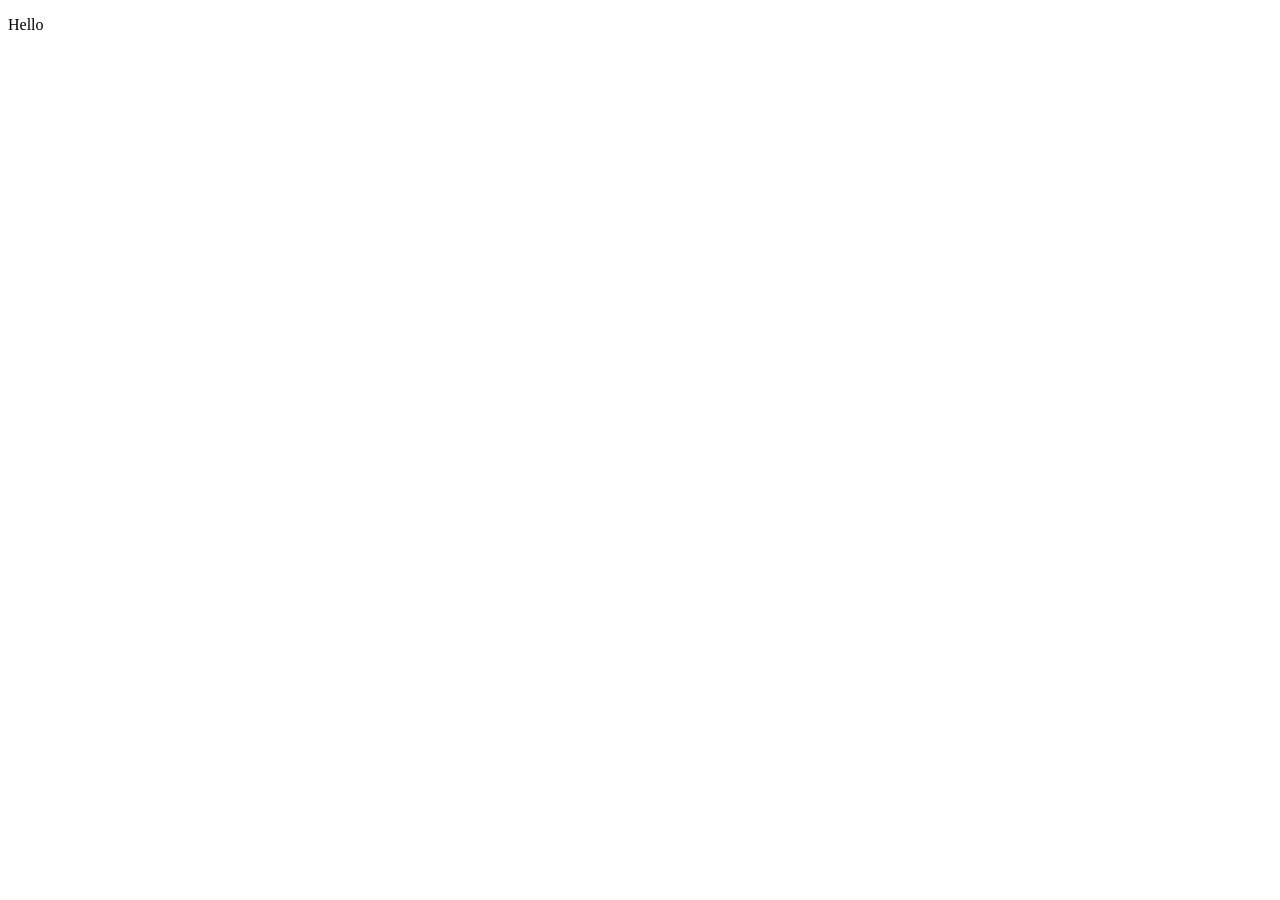
==== index.html @ bc8869fe "Add files via upload" ====
<!DOCTYPE html>
<html>
  <head>
    <meta charset="UTF-8"/>
    <style>
      #threedd {
        width: 100%;
        height: 80vh;
        margin-left: auto;
        margin-right: auto;
        background-color: rgb(210, 175, 175);
      }
    </style>
  </head>
  <body>
    <p>Hello</p>
    <model-viewer id="threedd" src="./3d_model_baked_comp.glb" camera-controls touch-action="pan-y"></model-viewer>

    <script type="module" src="https://ajax.googleapis.com/ajax/libs/model-viewer/3.5.0/model-viewer.min.js"></script>

  </body>
</html>
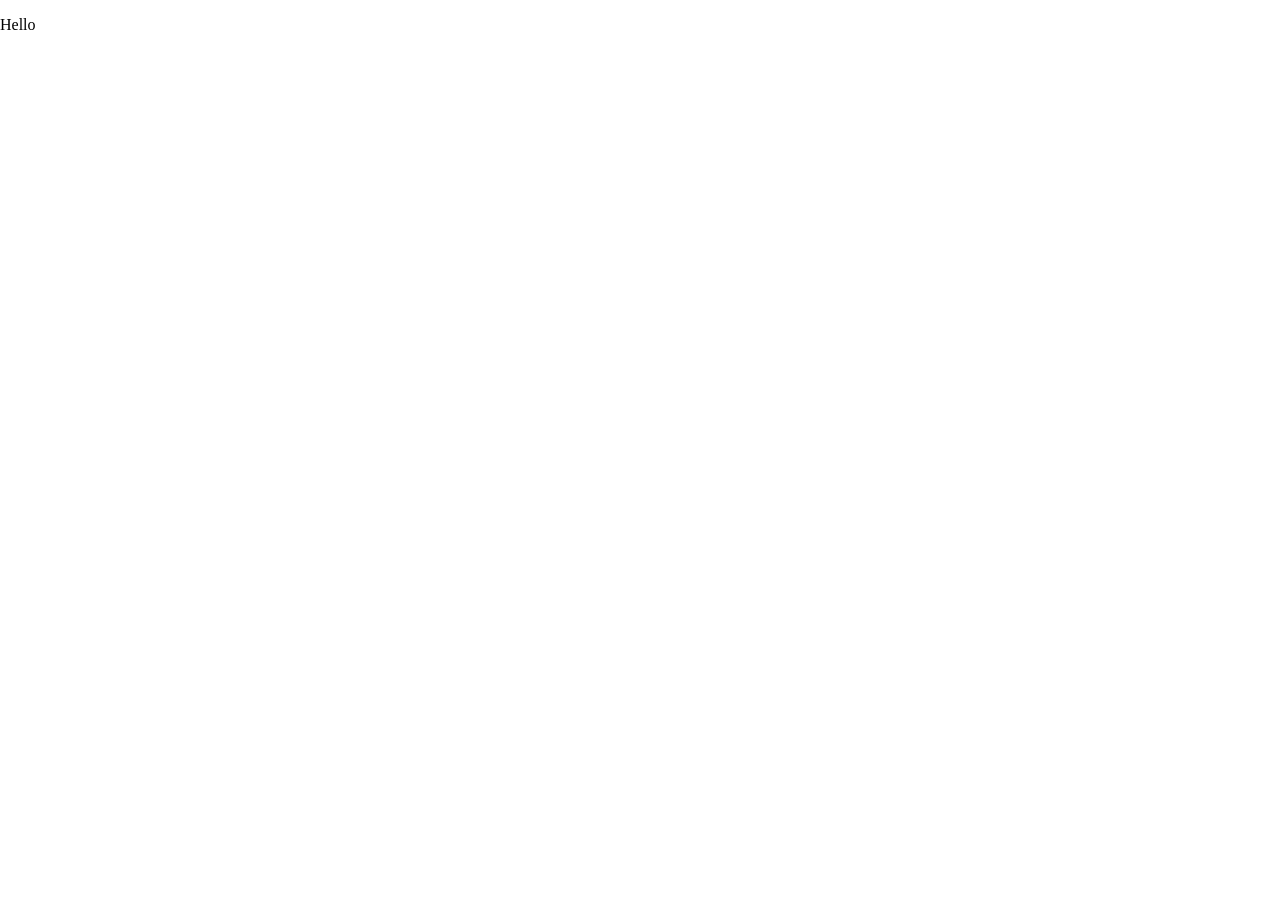
==== commit e947efec: "Add files via upload" ====
--- a/index.html
+++ b/index.html
@@ -3,18 +3,20 @@
   <head>
     <meta charset="UTF-8"/>
     <style>
-      #threedd {
-        width: 100%;
+      model-viewer {
+        width: 80vh;
         height: 80vh;
-        margin-left: auto;
-        margin-right: auto;
-        background-color: rgb(210, 175, 175);
+        background-color: aquamarine;
+      }
+      body {
+        margin: 0px;
+        overflow: hidden;
       }
     </style>
   </head>
   <body>
     <p>Hello</p>
-    <model-viewer id="threedd" src="./3d_model_baked_comp.glb" camera-controls touch-action="pan-y"></model-viewer>
+    <model-viewer src="/3d_model_baked_comp.glb" camera-controls touch-action="pan-y"></model-viewer>
 
     <script type="module" src="https://ajax.googleapis.com/ajax/libs/model-viewer/3.5.0/model-viewer.min.js"></script>
 
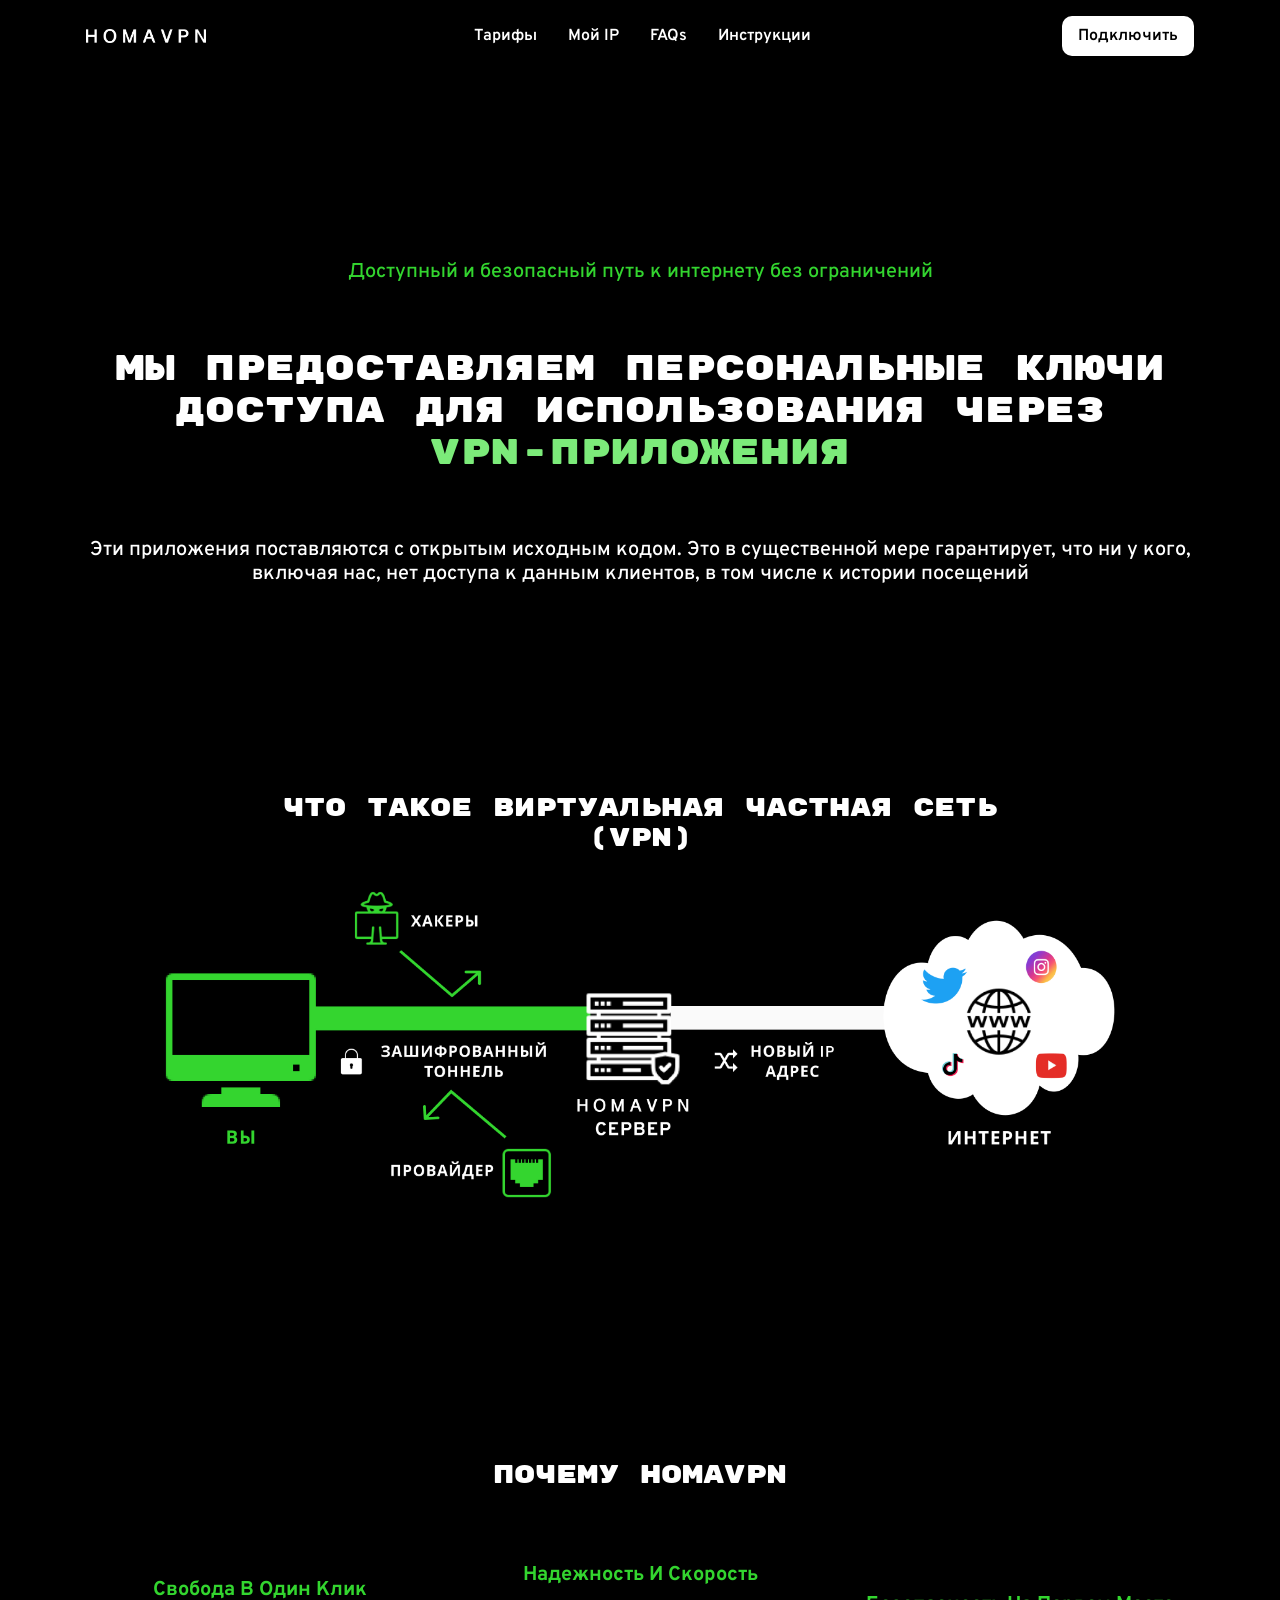
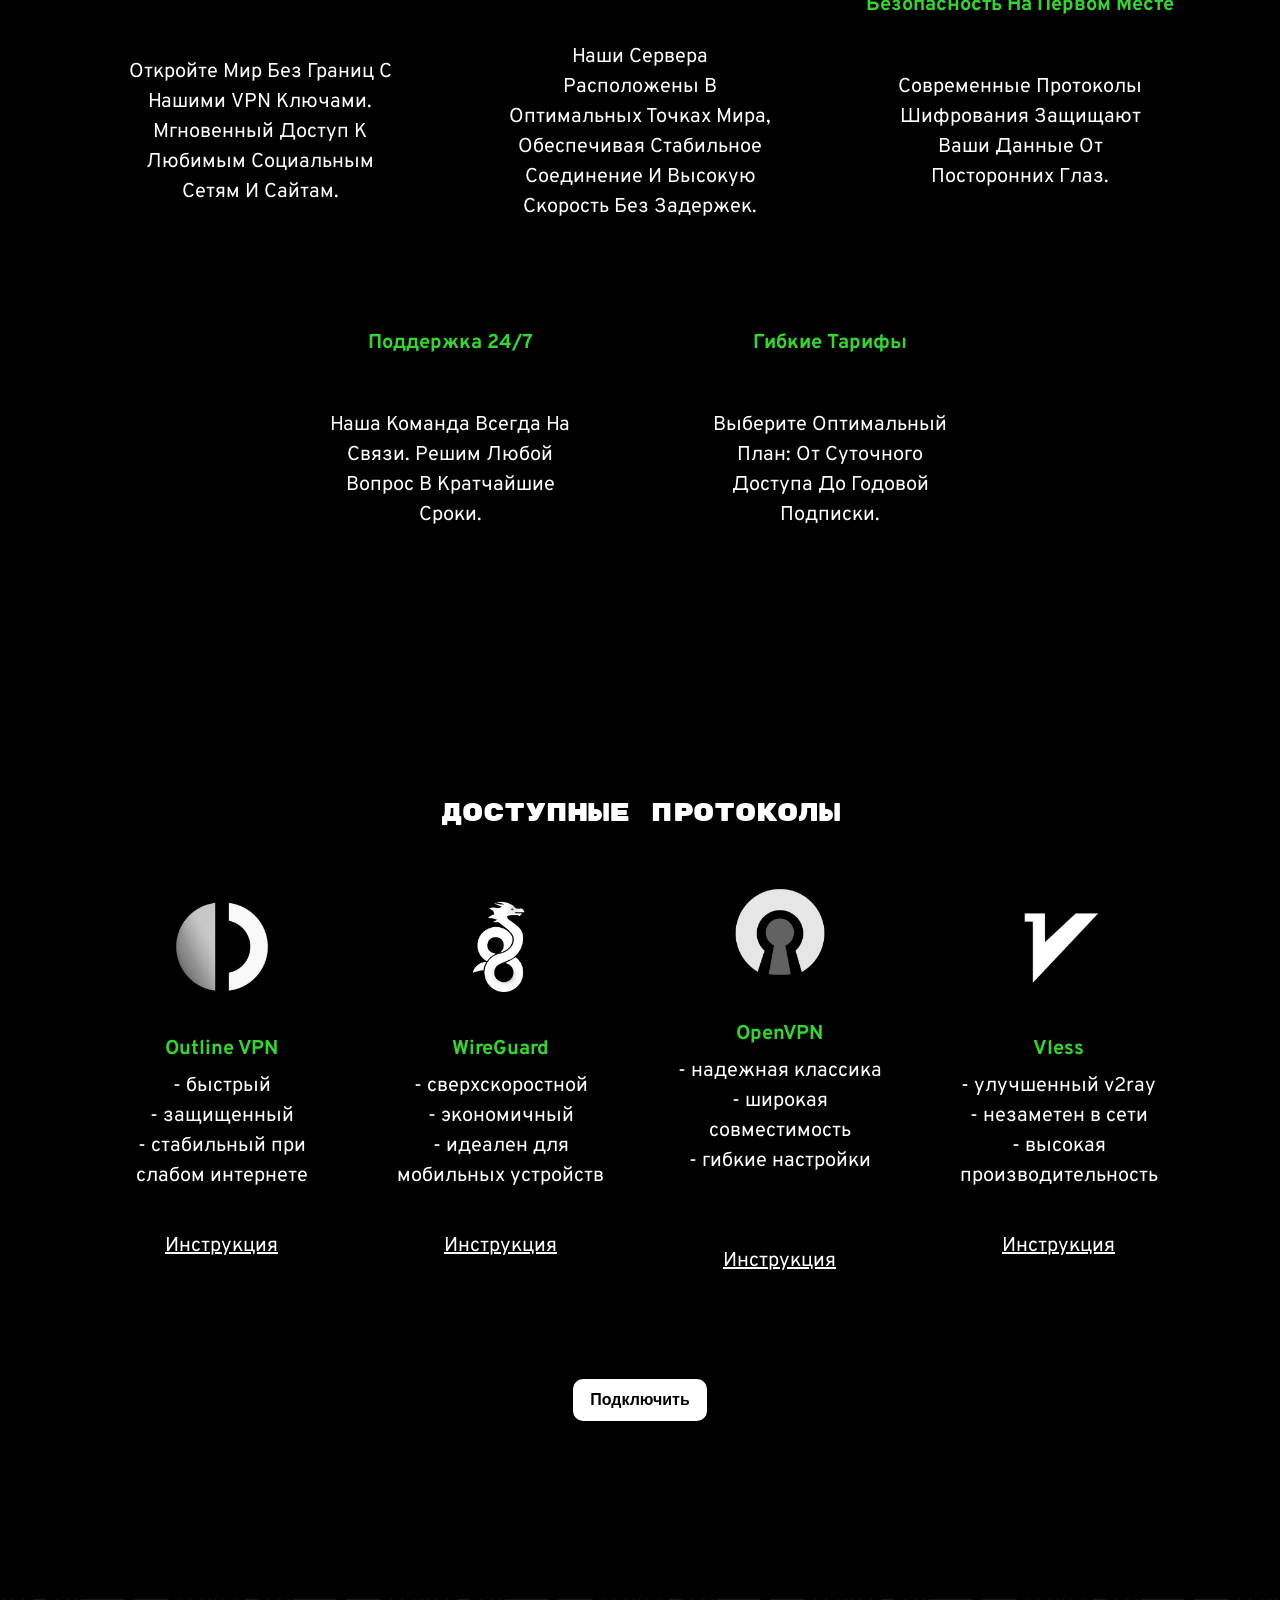
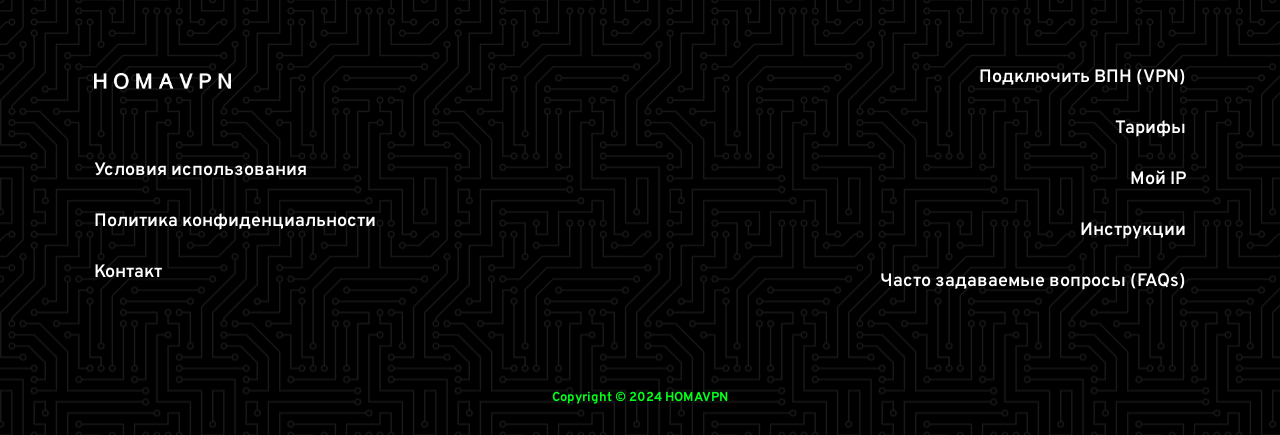
==== commit 7572bc34: "Add files via upload" ====
--- a/index.html
+++ b/index.html
@@ -1,24 +1,211 @@
 <!DOCTYPE html>
-<html>
+<html lang="ru">
   <head>
-    <meta charset="UTF-8"/>
-    <style>
-      model-viewer {
-        width: 80vh;
-        height: 80vh;
-        background-color: aquamarine;
-      }
-      body {
-        margin: 0px;
-        overflow: hidden;
-      }
-    </style>
+    <meta charset="UTF-8">
+    <meta http-equiv="X-UA-Compatible" content="IE=edge"> 
+    <meta name="viewport" content="width=device-width, initial-scale=1.0">
+    <title>Homepage</title> <!--???-->
+    <meta name="description" content="..."> <!--ADD DESCRIPTION-->
+    <meta name="keywords" content="VPN"> <!--ADD MORE KEYWORDS-->
+    <meta name="author" content="HOMAVPN"> <!--???-->
+    <!--Favicon-->
+    <link rel="apple-touch-icon" sizes="180x180" href="/apple-touch-icon.png">
+    <link rel="icon" type="image/png" sizes="32x32" href="/favicon-32x32.png">
+    <link rel="icon" type="image/png" sizes="16x16" href="/favicon-16x16.png">
+    <link rel="manifest" href="/site.webmanifest">
+    <link rel="mask-icon" href="/safari-pinned-tab.svg" color="#000000">
+    <meta name="msapplication-TileColor" content="#000000">
+    <meta name="theme-color" content="#000000">
+    <!--Open Graph Meta Tags-->
+    <meta property="og:image" content="..." /> <!--...-->
+    <meta property="og:image:secure_url" content="..."/> <!--...-->
+    <meta property="og:image:type" content="image/jpg" /> 
+    <meta property="og:image:width" content="621" />
+    <meta property="og:image:height" content="621" />
+    <meta property="og:title" content="HOMAVPN"> <!--???-->
+    <meta property="og:description" content="..."/> <!--ADD DESCRIPTION-->
+    <!--Google Fonts-->
+    <link rel="preconnect" href="https://fonts.googleapis.com">
+    <link rel="preconnect" href="https://fonts.gstatic.com" crossorigin>
+    <link href="https://fonts.googleapis.com/css2?family=Overpass:ital,wght@0,100..900;1,100..900&family=Rubik+Mono+One&display=swap" rel="stylesheet">
+    <!--Stylesheets-->
+    <link href="https://cdn.jsdelivr.net/npm/bootstrap@5.3.2/dist/css/bootstrap.min.css" rel="stylesheet" integrity="sha384-T3c6CoIi6uLrA9TneNEoa7RxnatzjcDSCmG1MXxSR1GAsXEV/Dwwykc2MPK8M2HN" crossorigin="anonymous">
+    <link rel="stylesheet" href="styles/index.css">
   </head>
+
   <body>
-    <p>Hello</p>
-    <model-viewer src="/3d_model_baked_comp.glb" camera-controls touch-action="pan-y"></model-viewer>
-
-    <script type="module" src="https://ajax.googleapis.com/ajax/libs/model-viewer/3.5.0/model-viewer.min.js"></script>
-
+    <header>
+      <nav class="navbar navbar-dark navbar-expand-lg fixed-top py-3">
+        <div class="container-fluid px-3">
+          <a class="navbar-brand" href="index.html">
+            <img src="assets/HomaVPN.png" alt="HOMAVPN" width="120" class="d-inline-block align-text-top">
+          </a>
+          <button class="navbar-toggler collapsed d-flex d-lg-none flex-column justify-content-around" type="button" data-bs-toggle="collapse" data-bs-target="#navbarTogglerDemo03" aria-controls="navbarTogglerDemo03" aria-expanded="false" aria-label="Toggle navigation">
+            <span class="toggler-icon top-bar"></span>
+            <span class="toggler-icon middle-bar"></span>
+            <span class="toggler-icon bottom-bar"></span>
+          </button>
+          <div class="collapse navbar-collapse" id="navbarTogglerDemo03">
+            <ul class="navbar-nav mx-auto mb-2 mb-lg-0">
+              <li class="nav-item">
+                <a class="nav-link" href="...">Тарифы</a>
+              </li>
+              <li class="nav-item">
+                <a class="nav-link" href="myip.html">Мой IP</a>
+              </li>
+              <li class="nav-item">
+                <a class="nav-link" href="...">FAQs</a>
+              </li>
+              <li class="nav-item">
+                <a class="nav-link" href="...">Инструкции</a>
+              </li>
+            </ul>
+            <a class="btn-header" href="https://www.youtube.com/watch?v=dQw4w9WgXcQ" role="button">Подключить</a>
+          </div>
+        </div>
+      </nav>
+    </header>
+
+
+
+
+    <main>
+      <!--Showcase-->
+      <div class="bg-dark text-light showcase">
+        <div class="container container-showcase text-center">
+          <h1 class="h1-showcase pb-2">Доступный и безопасный путь к интернету без ограничений</h1>
+          <h2 class="h2-showcase pt-5 pb-2">Мы предоставляем персональные ключи <br> доступа для использования через <br><span style="color: #7CEB7A">VPN-приложения</span></h2>
+          <h3 class="pt-5">Эти приложения поставляются с открытым исходным кодом. Это в существенной мере гарантирует, что ни у кого, включая нас, нет доступа к данным клиентов, в том числе к истории посещений</h3>
+        </div>
+      </div>
+      
+      
+      <!--About-->
+      <div class="about pb-4">
+        <div class="container container-about">
+          <h1>Что такое Виртуальная частная сеть<br>(VPN)</h1>
+          <img src="assets/what_is_vpn_diagram.jpg" class="img-large" width="100%" alt="...">
+          <img src="assets/What is vpn_big diagram_medium.jpg" class="img-medium" width="100%" alt="...">
+          <img src="assets/What is vpn_big diagram_small.png" class="img-mobile" width="100%" alt="...">
+        </div>
+      </div>
+
+
+      <!--Why HOMAVPN-->
+      <div class="about pt-5">
+        <div class="container container-about">
+          <h1 class="text-center pb-4">почему HOMAVPN</h1>
+          <div class="row mt-5 justify-content-center">
+            <div class="col-lg-4 col-md-6 text-center mb-5">
+              <h3 class="why-title">Свобода В Один Клик</h3>
+              <p class="why-text">Откройте Мир Без Границ С Нашими VPN Ключами. Мгновенный Доступ К Любимым Социальным Сетям И Сайтам.</p>
+            </div>
+            <div class="col-lg-4 col-md-6 text-center mb-5">
+              <h3 class="why-title">Надежность И Скорость</h3>
+              <p class="why-text">Наши Сервера Расположены В Оптимальных Точках Мира, Обеспечивая Стабильное Соединение И Высокую Скорость Без Задержек.</p>
+            </div>
+            <div class="col-lg-4 col-md-6 text-center mb-5">
+              <h3 class="why-title">Безопасность На Первом Месте</h3>
+              <p class="why-text">Современные Протоколы Шифрования Защищают Ваши Данные От Посторонних Глаз.</p>
+            </div>
+            <div class="col-lg-4 col-md-6 text-center mb-5">
+              <h3 class="why-title">Поддержка 24/7</h3>
+              <p class="why-text">Наша Команда Всегда На Связи. Решим Любой Вопрос В Кратчайшие Сроки.</p>
+            </div>
+            <div class="col-lg-4 col-md-6 text-center mb-5">
+              <h3 class="why-title">Гибкие Тарифы</h3>
+              <p class="why-text">Выберите Оптимальный План: От Суточного Доступа До Годовой Подписки.</p>
+            </div>
+          </div>
+        </div>
+      </div>
+
+      
+      
+        <!--Available Protocols-->
+      <div class="about pb-5">
+        <div class="container container-about">
+          <h1 class="text-center">доступные Протоколы</h1>
+          <div class="protocols-container d-flex justify-content-around">
+            <div class="protocol text-center">
+              <img src="assets/Outline_VPN.png" alt="Outline VPN" class="protocol-icon">
+              <h3 class="protocol-title">Outline VPN</h3>
+              <ul class="protocol-features list-unstyled">
+                <li>- быстрый</li>
+                <li>- защищенный</li>
+                <li>- стабильный при слабом интернете</li><br>
+              </ul>
+              <a href="#" class="protocol-link">Инструкция</a>
+            </div>
+            <div class="protocol text-center">
+              <img src="assets/WireGuard.png" alt="WireGuard" class="protocol-icon">
+              <h3 class="protocol-title">WireGuard</h3>
+              <ul class="protocol-features list-unstyled">
+                <li>- сверхскоростной</li>
+                <li>- экономичный</li>
+                <li>- идеален для мобильных устройств</li><br>
+              </ul>
+              <a href="#" class="protocol-link">Инструкция</a>
+            </div>
+            <div class="protocol text-center">
+              <img src="assets/OpenVPN.png" alt="OpenVPN" class="protocol-icon">
+              <h3 class="protocol-title">OpenVPN</h3>
+              <ul class="protocol-features list-unstyled">
+                <li>- надежная классика</li>
+                <li>- широкая совместимость</li>
+                <li>- гибкие настройки</li><br><br>
+              </ul>
+              <a href="#" class="protocol-link">Инструкция</a>
+            </div>
+            <div class="protocol text-center">
+              <img src="assets/Vless.png" alt="Vless" class="protocol-icon">
+              <h3 class="protocol-title">Vless</h3>
+              <ul class="protocol-features list-unstyled">
+                <li>- улучшенный v2ray</li>
+                <li>- незаметен в сети</li>
+                <li>- высокая производительность</li><br>
+              </ul>
+              <a href="#" class="protocol-link">Инструкция</a>
+            </div>
+          </div>
+          <div class="text-center mt-5">
+            <a href="#" class="btn btn-connect">Подключить</a>
+          </div>
+        </div>
+      </div>
+    </main>
+
+
+
+
+
+
+
+
+    <footer class="text-light footer-dark">
+      <div class="container" >
+        <div class="container">
+          <div class="d-sm-flex align-items-center justify-content-between">
+            <div class="footer-left-div">
+              <img class="footer-logo" src="assets/HomaVPN.png" alt="HOMAVPN"><br><br><br>
+              <a class="footer-text" href="...">Условия использования</a><br><br>
+              <a class="footer-text" href="...">Политика конфиденциальности</a><br><br>
+              <a class="footer-text" href="...">Контакт</a><br><br>
+            </div>
+            <div class="footer-right-div">
+              <a class="footer-text" href="https://www.youtube.com/watch?v=dQw4w9WgXcQ">Подключить ВПН &#40;VPN&#41;</a><br><br>
+              <a class="footer-text" href="...">Тарифы</a><br><br>
+              <a class="footer-text" href="myip.html">Мой IP</a><br><br>
+              <a class="footer-text" href="...">Инструкции</a><br><br>
+              <a class="footer-text" href="...">Часто задаваемые вопросы &#40;FAQs&#41;</a><br><br>
+            </div>
+          </div>
+          <p class="copyright"><strong>Copyright &#169; 2024 HOMAVPN</strong></p>
+        </div>
+      </div>
+    </footer>
+
+    <script src="https://cdn.jsdelivr.net/npm/@popperjs/core@2.9.2/dist/umd/popper.min.js" integrity="sha384-IQsoLXl5PILFhosVNubq5LC7Qb9DXgDA9i+tQ8Zj3iwWAwPtgFTxbJ8NT4GN1R8p" crossorigin="anonymous"></script>
+    <script src="https://cdn.jsdelivr.net/npm/bootstrap@5.0.2/dist/js/bootstrap.min.js" integrity="sha384-cVKIPhGWiC2Al4u+LWgxfKTRIcfu0JTxR+EQDz/bgldoEyl4H0zUF0QKbrJ0EcQF" crossorigin="anonymous"></script>
   </body>
 </html>
--- a/styles/index.css
+++ b/styles/index.css
@@ -0,0 +1,526 @@
+/* Header */
+:root {
+  --primary-color: rgb(0, 0, 0);
+  --primary-color-highlight: rgb(0, 0, 0);
+  --bs-body-bg: #000000;
+  --bs-body-font-family: 'Inter', sans-serif;
+}
+
+body {
+  height: 2000px;  
+  padding-top: 30px;
+  background-color: var(--bs-body-bg);
+}
+
+a {
+  text-decoration: none;
+}
+
+.navbar {
+  width: 100%;
+  top: 0;
+  z-index: 1000;
+  background-color: var(--primary-color) !important;
+  padding-left: 70px;
+  padding-right: 70px;
+}
+
+/* Media query for small screens (less than 768 pixels wide) */
+@media (max-width: 767px) {
+  .navbar {
+    padding-left: 15px;
+    padding-right: 15px;
+  }
+}
+
+.navbar-brand img {
+  padding-top: 4px;
+  display: block;
+}
+
+.nav-link,
+.btn-header {
+  font-weight: 600;
+  color: rgb(255, 255, 255);
+  font-family: "Overpass", sans-serif;
+  margin-left: 15px;
+}
+
+.nav-link:hover {
+  color: rgb(118, 118, 118);
+}
+
+.btn-header {
+  border-radius: 10px;
+  background-color: white;
+  color: black;
+  padding: 8px 16px;
+  font-size: 16px;
+}
+
+.btn-header:hover {
+  background-color: rgb(57, 57, 57);
+  color: rgb(255, 255, 255);
+  transform: scale(1.05);
+  transition: all 0.5s;
+}
+
+.navbar-toggler {
+  margin-left: 12px;
+  width: 20px;
+  height: 20px;
+  position: relative;
+}
+
+.navbar-toggler,
+.navbar-toggler:focus,
+.navbar-toggler:active {
+  outline: none;
+  box-shadow: none;
+  border: 0;
+}
+
+.navbar-toggler span {
+  margin: 0;
+  padding: 0;
+}
+
+.toggler-icon {
+  display: block;
+  position: absolute;
+  height: 3px;
+  width: 100%;
+  background: #ffffff;
+  border-radius: 1px;
+  opacity: 1;
+  left: 0;
+  transform: rotate(0deg);
+  transition: .25s ease-in-out;
+}
+
+.middle-bar {
+  margin-top: 0px;
+}
+
+.navbar-toggler .top-bar {
+  margin-top: 0px;
+  transform: rotate(135deg);
+}
+
+.navbar-toggler .middle-bar {
+  opacity: 0;
+  filter: alpha(opacity=0);
+}
+
+.navbar-toggler .bottom-bar {
+  margin-top: 0px;
+  transform: rotate(-135deg);
+}
+
+.navbar-toggler.collapsed .top-bar {
+  margin-top: -20px;
+  transform: rotate(0deg);
+}
+
+.navbar-toggler.collapsed .middle-bar {
+  opacity: 1;
+  filter: alpha(opacity=100);
+}
+
+.navbar-toggler.collapsed .bottom-bar {
+  margin-top: 20px;
+  transform: rotate(0deg)
+}
+
+
+
+
+
+
+
+
+
+
+/* Main */
+.container-showcase {
+  margin-top: 100px;
+}
+
+.showcase {
+  padding-top: 130px;
+  padding-bottom: 150px;
+  background: rgb(0, 0, 0) !important;
+}
+
+/* Media query for small screens (less than 768 pixels wide) */
+@media (max-width: 767px) {
+  .showcase {
+    padding-top: 0px;
+    padding-bottom: 60px;
+  }
+}
+
+h1 {
+  color: white;
+  font-family: "Rubik Mono One", monospace;
+  font-size: 25px;
+}
+
+/* Media query for small screens (less than 768 pixels wide) */
+@media (max-width: 767px) {
+  h1 {
+    font-size: 20px;
+  }
+}
+
+.h1-showcase {
+  font-size: 20px;
+  font-family: "Overpass", sans-serif;
+  color:#33D52F;
+}
+
+h2 {
+  font-family: "Rubik Mono One", monospace;
+  color: white;
+  font-size: 30px;
+}
+
+.h2-showcase {
+  font-family: "Rubik Mono One", monospace;
+  color: white;
+  font-size: 35px;
+}
+
+/* Media query for small screens (less than 768 pixels wide) */
+@media (max-width: 767px) {
+  .h2-showcase {
+    font-size: 28px;
+  }
+}
+
+h3 {
+  color: white;
+  font-family: "Overpass", sans-serif;
+  font-size: 20px;
+}
+
+p {
+  color: white;
+  font-family: "Overpass", sans-serif;
+  font-size: 20px;
+}
+
+.about {
+  background-color: rgb(0, 0, 0);
+  align-items: center;
+}
+
+.container-about {
+  padding-top: 50px;
+  padding-bottom: 110px;
+  text-align: center;
+}
+
+/* Media query for small screens (less than 768 pixels wide) */
+@media (max-width: 767px) {
+  .container-about {
+    padding-bottom: 50px;
+  }
+}
+
+
+
+/* Default styles */
+.img-large {
+  display: block;
+}
+
+.img-medium, .img-mobile {
+  display: none;
+}
+
+/* Media query for medium screens */
+@media (min-width: 768px) and (max-width: 1199px) {
+  .img-large {
+    display: none;
+  }
+
+  .img-medium {
+    display: block;
+  }
+
+  .img-mobile {
+    display: none;
+  }
+}
+
+/* Media query for mobile screens */
+@media (max-width: 767px) {
+  .img-large, .img-medium {
+    display: none;
+  }
+
+  .img-mobile {
+    display: block;
+    margin-top: -10px;
+    margin-bottom: -75px;
+  }
+}
+
+
+
+
+
+
+
+
+
+.why-title {
+  font-family: 'Overpass', sans-serif;
+  color: #33D52F;
+  font-size: 20px;
+  font-weight: bold;
+  margin-bottom: 10px;
+}
+
+.why-text {
+  font-family: 'Overpass', sans-serif;
+  color: white;
+  font-size: 20px;
+  padding: 45px;
+}
+
+.about .row {
+  display: flex;
+  flex-wrap: wrap;
+  justify-content: center;
+}
+
+.about .col-lg-4, .about .col-md-6 {
+  display: flex;
+  flex-direction: column;
+  justify-content: center;
+  align-items: center;
+  text-align: center;
+}
+
+@media (max-width: 767px) {
+  .why-title {
+    font-size: 20px;
+    margin-bottom: -20px;
+  }
+
+  .why-text {
+    font-size: 20px;
+  }
+
+  .about .col-lg-4, .about .col-md-6 {
+    margin-bottom: 20px;
+  }
+}
+
+
+
+
+
+
+
+
+
+
+
+
+
+.protocols-container {
+  display: flex;
+  justify-content: space-around;
+  flex-wrap: wrap;
+  align-items: stretch;
+}
+
+.protocol {
+  flex: 1;
+  max-width: 250px;
+  margin: 20px;
+  display: flex;
+  flex-direction: column;
+  align-items: center;
+  justify-content: center;
+  text-align: center;
+}
+
+.protocol-icon {
+  width: 150px;
+  height: auto;
+  margin-bottom: 15px;
+}
+
+.protocol-title {
+  font-family: 'Overpass', sans-serif;
+  color: #33D52F;
+  font-size: 20px;
+  margin-bottom: 10px;
+  font-weight: bold;
+}
+
+.protocol-features {
+  font-family: 'Overpass', sans-serif;
+  color: white;
+  font-size: 20px;
+  margin-bottom: 10px;
+}
+
+.protocol-link {
+  font-family: 'Overpass', sans-serif;
+  text-decoration: underline;
+  color: white;
+  font-size: 20px;
+  margin-bottom: 15px;
+}
+
+.protocol-link:hover {
+  color: rgb(167, 167, 167);
+}
+
+.protocol-link:hover {
+  text-decoration: underline;
+}
+
+.btn-connect {
+  margin: 20px;
+  font-weight: 600;
+  border-radius: 10px;
+  background-color: white;
+  color: black;
+  padding: 8px 16px;
+  font-size: 16px;
+}
+
+.btn-connect:hover {
+  background-color: rgb(57, 57, 57);
+  color: rgb(255, 255, 255);
+  transform: scale(1.05);
+  transition: all 0.5s;
+}
+
+/* Media query for small screens (less than 768 pixels wide) */
+@media (max-width: 767px) {
+  .protocols-container {
+    flex-direction: column;
+    align-items: center;
+  }
+
+  .protocol {
+    max-width: 100%;
+    margin: 10px 0;
+  }
+
+  .protocol-icon {
+    width: 80px;
+  }
+
+  .protocol-title {
+    font-size: 20px;
+  }
+
+  .protocol-features {
+    font-size: 20px;
+  }
+
+  .btn-connect {
+    width: 80%;
+    font-size: 20px;
+    padding: 10px 0;
+  }
+}
+
+
+
+
+
+
+
+/* Footer */
+.footer-dark {
+  background-image: url('../assets/footer_bg.png') !important;
+  background-color: rgb(0, 0, 0) !important;
+  border: none !important;
+  border-width: 0 !important;
+  padding-top: 65px;
+  padding-bottom: 10px;
+}
+
+.footer-logo {
+  margin-bottom: 20px;
+}
+
+/* Media query for large screens (wider than 992 pixels) */
+@media (min-width: 992px) {
+  .footer-logo {
+    max-width: 25%;   
+  }
+}
+
+/* Media query for medium screens (768 - 991 pixels wide) */
+@media (min-width: 768px) and (max-width: 991px) {
+  .footer-logo {
+    max-width: 3%;   
+  }
+}
+
+/* Media query for small screens (less than 768 pixels wide) */
+@media (max-width: 767px) {
+  .footer-logo {
+    max-width: 35%;
+    display: block;
+    margin: 0 auto; /* Center the logo */
+  }
+}
+
+.footer-text {
+  color: rgb(255, 255, 255);
+  font-family: "Overpass", sans-serif;
+  font-weight: 600;
+  font-size: 18px;
+}
+
+.footer-text:hover {
+  color: rgb(167, 167, 167);
+  text-decoration: underline;
+}
+
+.footer-left-div, .footer-right-div {
+  width: 100%; /* Make both divs take full width */
+}
+
+/* Media query for large screens (wider than 992 pixels) */
+@media (min-width: 992px) {
+  .footer-right-div {
+    text-align: end;
+  }
+}
+
+/* Media query for medium screens (768 - 991 pixels wide) */
+@media (min-width: 768px) and (max-width: 991px) {
+  .footer-right-div {
+    text-align: end;
+  }
+}
+
+/* Media query for small screens (less than 768 pixels wide) */
+@media (max-width: 767px) {
+  .footer-left-div, 
+  .footer-right-div {
+    text-align: center;
+    display: flex;
+    flex-direction: column;
+    align-items: center;
+  }
+}
+
+.copyright {
+  color: rgb(0, 255, 26);
+  text-align: center;
+  font-size: 13px;
+  margin-top: 70px;
+}
